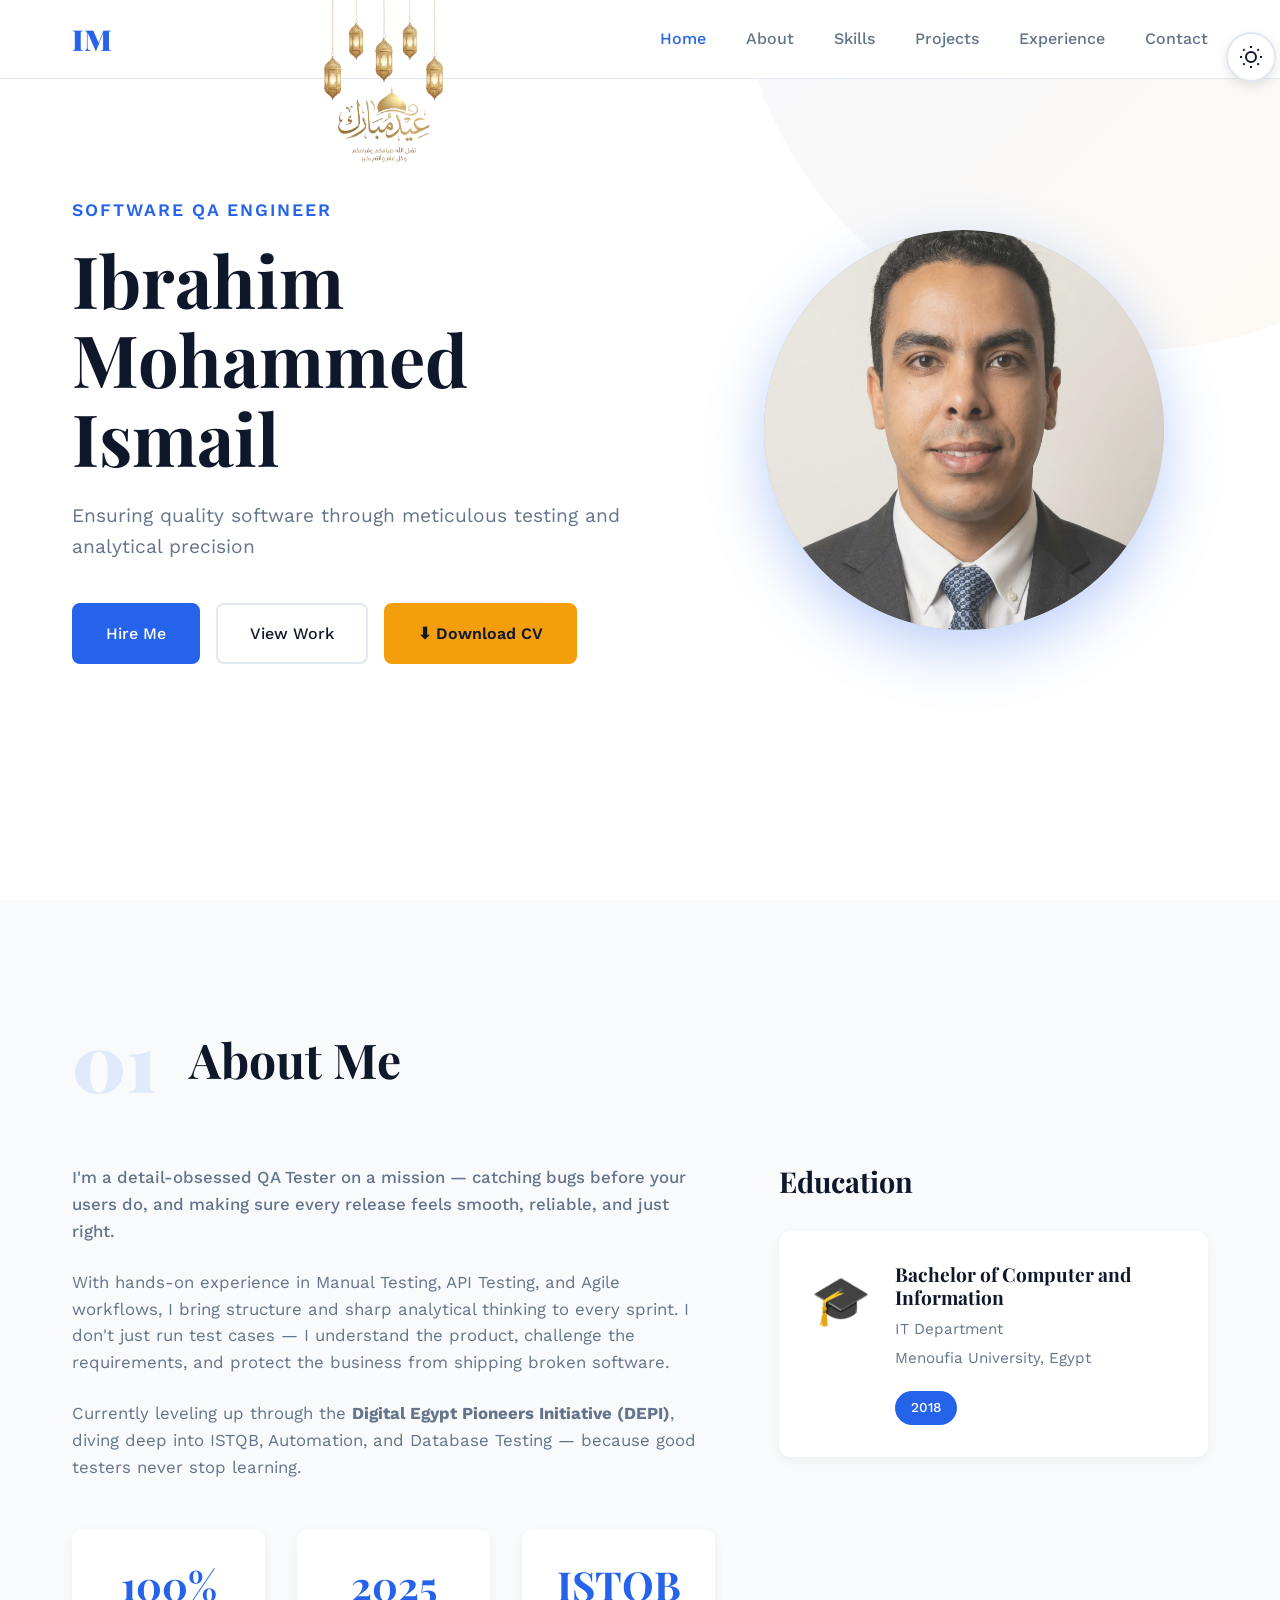
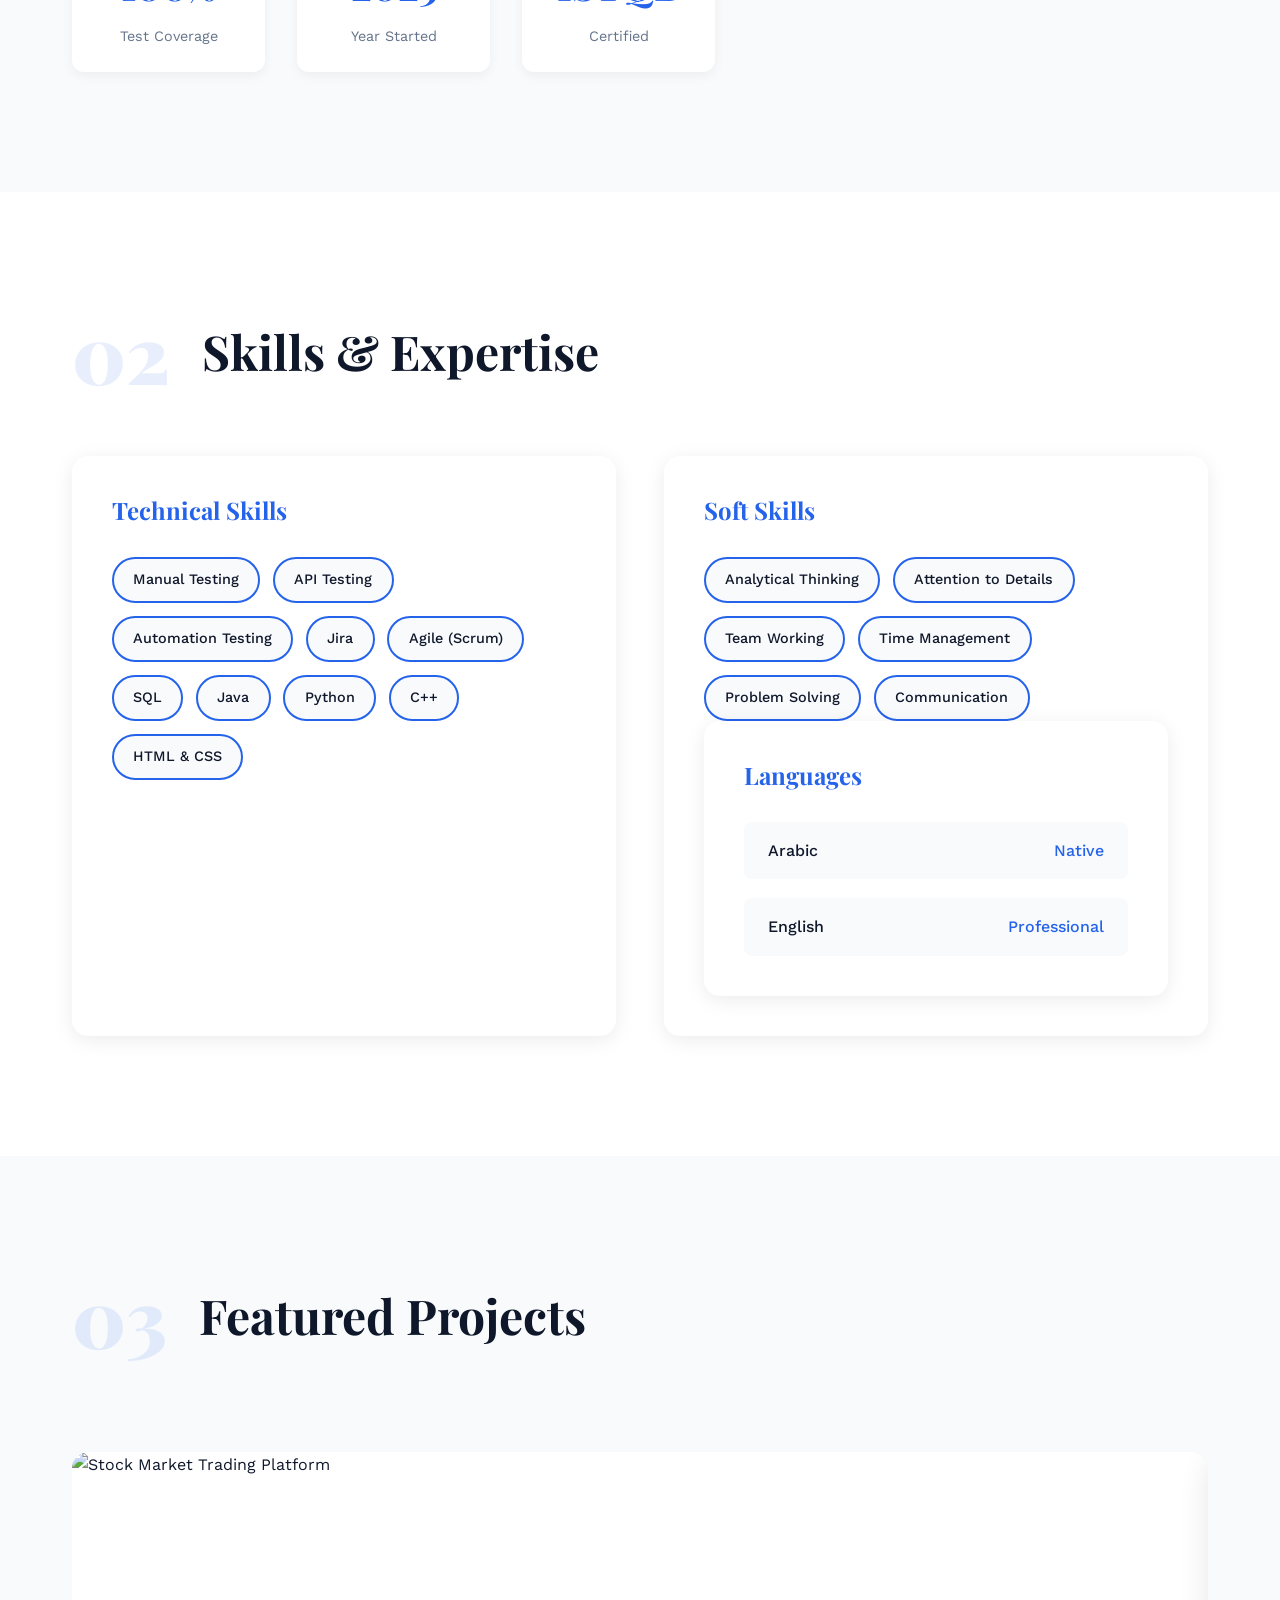
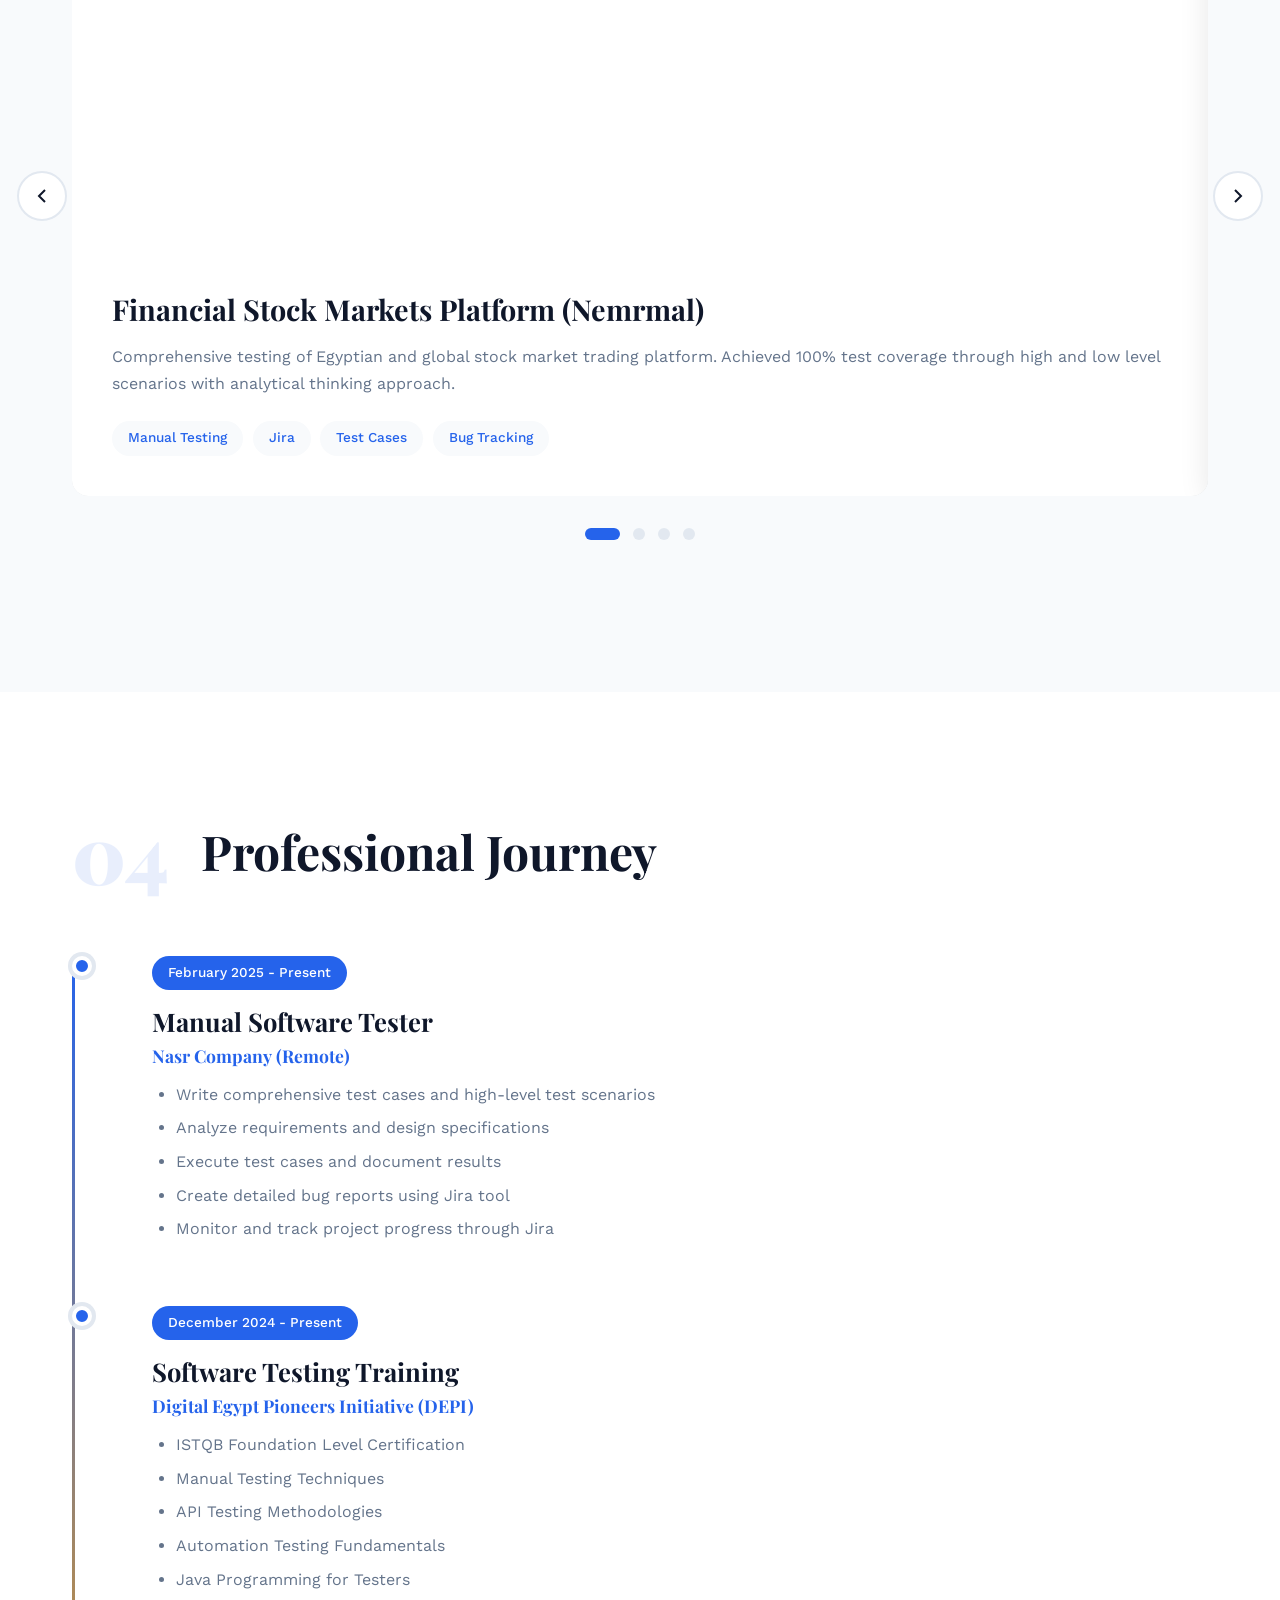
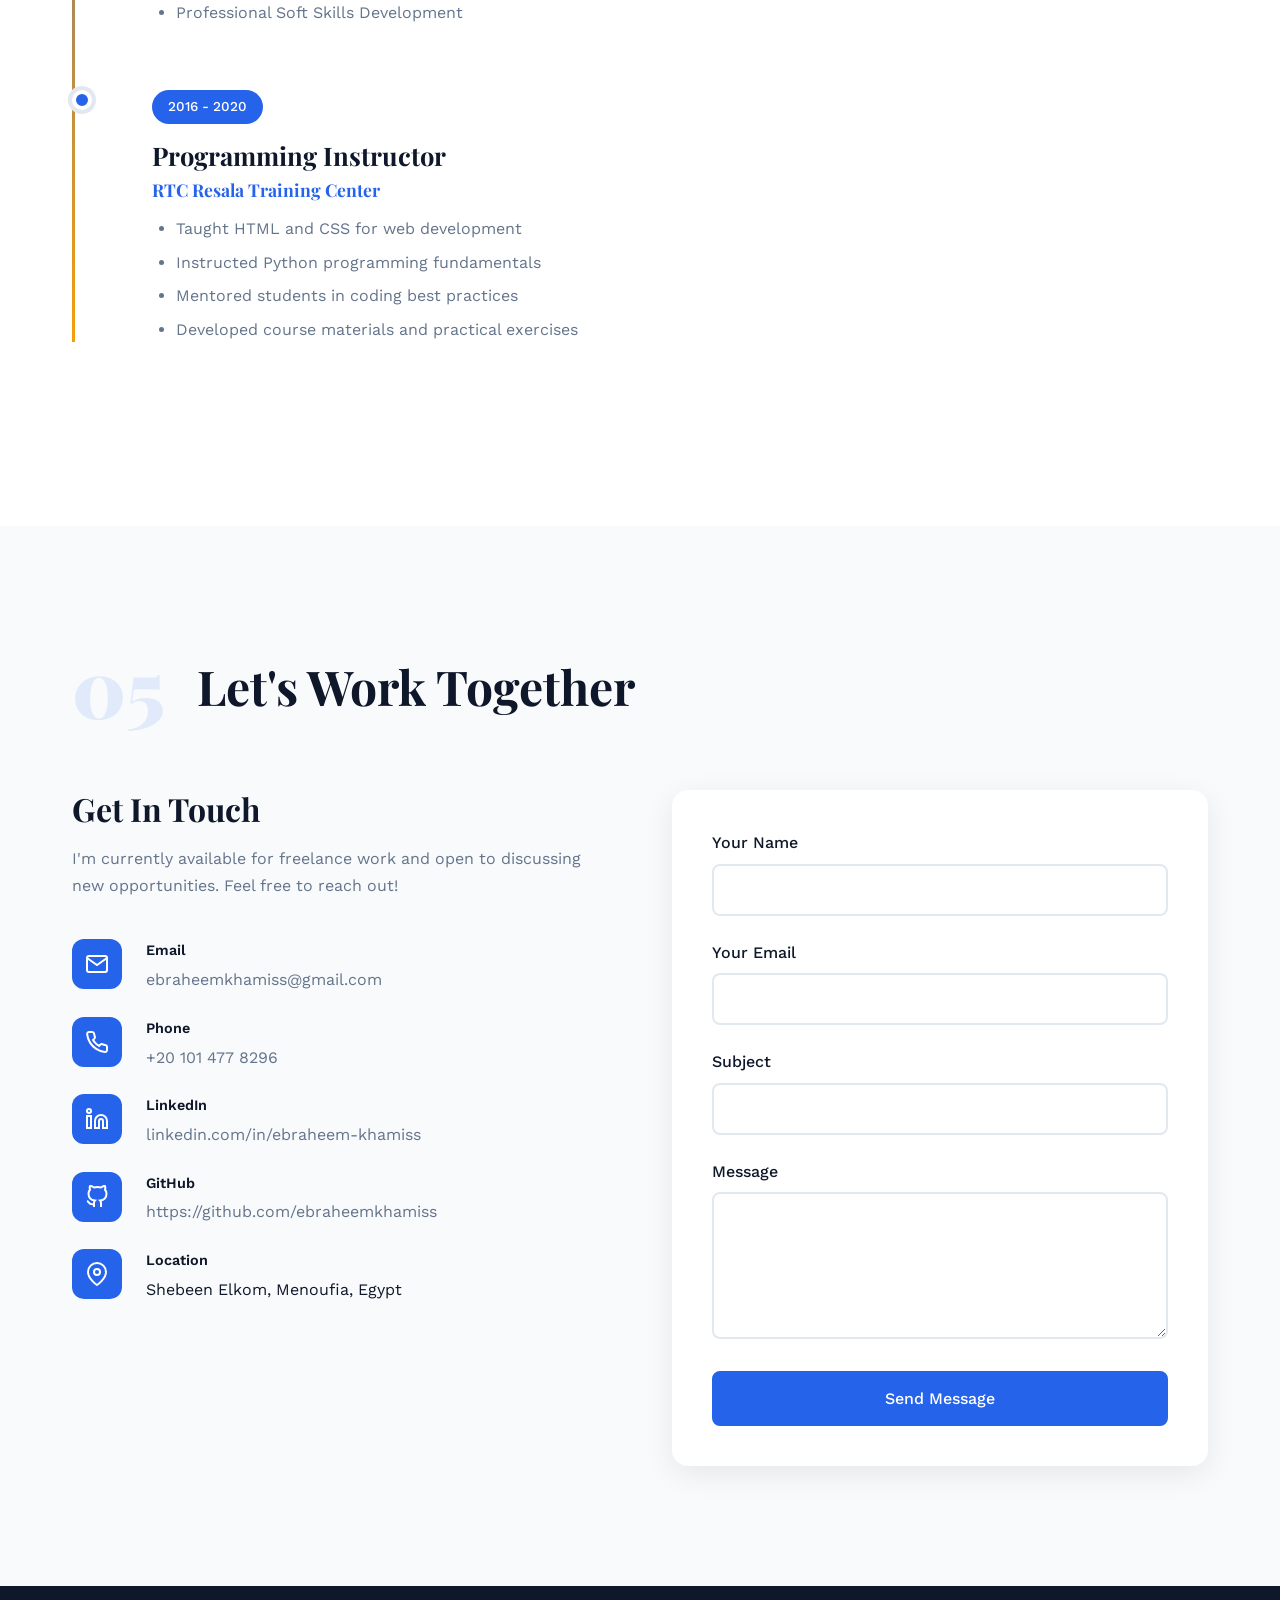
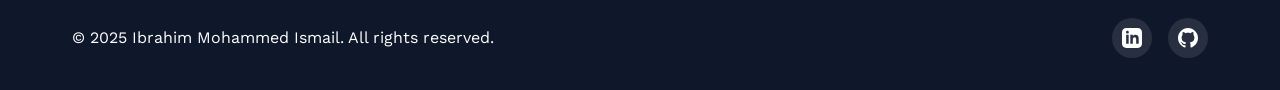
==== index.html @ 67310186 "Add files via upload" ====
<!DOCTYPE html>
<html lang="en">
<head>
    <meta charset="UTF-8">
    <meta name="viewport" content="width=device-width, initial-scale=1.0">
    <meta name="description" content="Ibrahim Mohammed Ismail - Software Quality Assurance Engineer specializing in Manual and API Testing">
    <title>Ibrahim Mohammed Ismail | QA Engineer Portfolio</title>
    <link rel="stylesheet" href="style.css">
    <link rel="preconnect" href="https://fonts.googleapis.com">
    <link rel="preconnect" href="https://fonts.gstatic.com" crossorigin>
    <link href="https://fonts.googleapis.com/css2?family=Playfair+Display:wght@700;900&family=Work+Sans:wght@300;400;500;600&display=swap" rel="stylesheet">
</head>
<body>
    <!-- Dark Mode Toggle -->
    <button class="theme-toggle" id="themeToggle" aria-label="Toggle dark mode">
        <svg class="sun-icon" width="24" height="24" viewBox="0 0 24 24" fill="none" stroke="currentColor" stroke-width="2">
            <circle cx="12" cy="12" r="5"></circle>
            <line x1="12" y1="1" x2="12" y2="3"></line>
            <line x1="12" y1="21" x2="12" y2="23"></line>
            <line x1="4.22" y1="4.22" x2="5.64" y2="5.64"></line>
            <line x1="18.36" y1="18.36" x2="19.78" y2="19.78"></line>
            <line x1="1" y1="12" x2="3" y2="12"></line>
            <line x1="21" y1="12" x2="23" y2="12"></line>
            <line x1="4.22" y1="19.78" x2="5.64" y2="18.36"></line>
            <line x1="18.36" y1="5.64" x2="19.78" y2="4.22"></line>
        </svg>
        <svg class="moon-icon" width="24" height="24" viewBox="0 0 24 24" fill="none" stroke="currentColor" stroke-width="2">
            <path d="M21 12.79A9 9 0 1 1 11.21 3 7 7 0 0 0 21 12.79z"></path>
        </svg>
    </button>

    <!-- Navigation -->
    <nav class="navbar" id="navbar">
        <div class="container">
            <div class="nav-brand">IM</div>

            <!-- Eid Hanging Image -->
            <div class="eid-hang-decor" aria-hidden="true">
                <img src="Eed.png" alt="Eid Mubarak" class="eid-hang-img">
            </div>

            <ul class="nav-menu" id="navMenu">
                <li><a href="#home" class="nav-link">Home</a></li>
                <li><a href="#about" class="nav-link">About</a></li>
                <li><a href="#skills" class="nav-link">Skills</a></li>
                <li><a href="#projects" class="nav-link">Projects</a></li>
                <li><a href="#experience" class="nav-link">Experience</a></li>
                <li><a href="#contact" class="nav-link">Contact</a></li>
            </ul>
            <div class="nav-toggle" id="navToggle">
                <span></span>
                <span></span>
                <span></span>
            </div>
        </div>
    </nav>

    <!-- Hero Section -->
    <section class="hero" id="home">
        <div class="container">
            <div class="hero-content">
                <div class="hero-text reveal-left">
                    <p class="hero-subtitle">Software QA Engineer</p>
                    <h1 class="hero-title">Ibrahim Mohammed<br>Ismail</h1>
                    <p class="hero-description">Ensuring quality software through meticulous testing and analytical precision</p>
                    <div class="hero-cta">
                        <a href="#contact" class="btn btn-primary">Hire Me</a>
                        <a href="#projects" class="btn btn-secondary">View Work</a>
                        <a href="Ibrahim_Mohammed_Ismail_CV_v2.pdf" download="My CV.pdf" target="_self" class="btn btn-cv">⬇ Download CV</a>
                    </div>
                </div>
                <div class="hero-image reveal-right">
                    <div class="image-placeholder" style="width:400px; height:400px; border-radius:50%; overflow:hidden; display:flex; align-items:center; justify-content:center; background: #ccc;">
                        <img src="1.png" alt="Ibrahim Mohammed" style="width:400px; height:400px; object-fit:cover; border-radius:50%; opacity:0.8;">
                    </div>
                </div>
            </div>
        </div>
        <div class="hero-decoration"></div>
    </section>

    <!-- About Section -->
    <section class="about" id="about">
        <div class="container">
            <div class="section-header reveal-up">
                <span class="section-number">01</span>
                <h2 class="section-title">About Me</h2>
            </div>
            <div class="about-content">
                <div class="about-text reveal-left">
                    <p class="about-highlight">I'm a detail-obsessed QA Tester on a mission — catching bugs before your users do, and making sure every release feels smooth, reliable, and just right.</p>
                    <p>With hands-on experience in Manual Testing, API Testing, and Agile workflows, I bring structure and sharp analytical thinking to every sprint. I don't just run test cases — I understand the product, challenge the requirements, and protect the business from shipping broken software.</p>
                    <p>Currently leveling up through the <strong>Digital Egypt Pioneers Initiative (DEPI)</strong>, diving deep into ISTQB, Automation, and Database Testing — because good testers never stop learning.</p>
                    <div class="about-stats">
                        <div class="stat-item">
                            <span class="stat-number">100%</span>
                            <span class="stat-label">Test Coverage</span>
                        </div>
                        <div class="stat-item">
                            <span class="stat-number">2025</span>
                            <span class="stat-label">Year Started</span>
                        </div>
                        <div class="stat-item">
                            <span class="stat-number">ISTQB</span>
                            <span class="stat-label">Certified</span>
                        </div>
                    </div>
                </div>
                <div class="about-education reveal-right">
                    <h3>Education</h3>
                    <div class="education-item">
                        <div class="education-icon">🎓</div>
                        <div class="education-details">
                            <h4>Bachelor of Computer and Information</h4>
                            <p>IT Department</p>
                            <p>Menoufia University, Egypt</p>
                            <span class="education-year">2018</span>
                        </div>
                    </div>
                </div>
            </div>
        </div>
    </section>

    <!-- Skills Section -->
    <section class="skills" id="skills">
        <div class="container">
            <div class="section-header reveal-up">
                <span class="section-number">02</span>
                <h2 class="section-title">Skills & Expertise</h2>
            </div>
            <div class="skills-grid">
                <div class="skill-category reveal-up">
                    <h3 class="skill-category-title">Technical Skills</h3>
                    <div class="skill-badges">
                        <span class="skill-badge">Manual Testing</span>
                        <span class="skill-badge">API Testing</span>
                        <span class="skill-badge">Automation Testing</span>
                        <span class="skill-badge">Jira</span>
                        <span class="skill-badge">Agile (Scrum)</span>
                        <span class="skill-badge">SQL</span>
                        <span class="skill-badge">Java</span>
                        <span class="skill-badge">Python</span>
                        <span class="skill-badge">C++</span>
                        <span class="skill-badge">HTML & CSS</span>
                    </div>
                </div>
                <div class="skill-category reveal-up">
                    <h3 class="skill-category-title">Soft Skills</h3>
                    <div class="skill-badges">
                        <span class="skill-badge">Analytical Thinking</span>
                        <span class="skill-badge">Attention to Details</span>
                        <span class="skill-badge">Team Working</span>
                        <span class="skill-badge">Time Management</span>
                        <span class="skill-badge">Problem Solving</span>
                        <span class="skill-badge">Communication</span>
                    </div>
                    <div class="skill-category reveal-up">
                        <h3 class="skill-category-title">Languages</h3>
                        <div class="language-list">
                            <div class="language-item">
                                <span class="language-name">Arabic</span>
                                <span class="language-level">Native</span>
                            </div>
                            <div class="language-item">
                                <span class="language-name">English</span>
                                <span class="language-level">Professional</span>
                            </div>
                        </div>
                    </div>
                </div>
            </div>
        </div>
    </section>

    <!-- Projects Section -->
    <section class="projects" id="projects">
        <div class="container">
            <div class="section-header reveal-up">
                <span class="section-number">03</span>
                <h2 class="section-title">Featured Projects</h2>
            </div>
            <div class="project-slider reveal-up">
                <div class="slider-container">
                    <div class="slider-track" id="sliderTrack">
                        <!-- Project 1 -->
                        <div class="project-card">
                            <div class="project-image">
                                <img src="https://images.unsplash.com/photo-1611974789855-9c2a0a7236a3?w=800&q=80" alt="Stock Market Trading Platform">
                                <div class="project-overlay">
                                    <div class="project-links">
                                        <a href="#" class="project-link-btn">Live Demo</a>
                                        <a href="#" class="project-link-btn">GitHub</a>
                                    </div>
                                </div>
                            </div>
                            <div class="project-content">
                                <h3 class="project-title">Financial Stock Markets Platform (Nemrmal)</h3>
                                <p class="project-description">Comprehensive testing of Egyptian and global stock market trading platform. Achieved 100% test coverage through high and low level scenarios with analytical thinking approach.</p>
                                <div class="project-tech">
                                    <span class="tech-tag">Manual Testing</span>
                                    <span class="tech-tag">Jira</span>
                                    <span class="tech-tag">Test Cases</span>
                                    <span class="tech-tag">Bug Tracking</span>
                                </div>
                            </div>
                        </div>
                        <!-- Project 2 -->
                        <div class="project-card">
                            <div class="project-image">
                                <img src="https://images.unsplash.com/photo-1551288049-bebda4e38f71?w=800&q=80" alt="API Testing Framework">
                                <div class="project-overlay">
                                    <div class="project-links">
                                        <a href="#" class="project-link-btn">Live Demo</a>
                                        <a href="#" class="project-link-btn">GitHub</a>
                                    </div>
                                </div>
                            </div>
                            <div class="project-content">
                                <h3 class="project-title">API Testing Automation Suite</h3>
                                <p class="project-description">Developed comprehensive API testing framework for REST services. Implemented automated test scripts with validation of response codes, data integrity, and performance metrics.</p>
                                <div class="project-tech">
                                    <span class="tech-tag">API Testing</span>
                                    <span class="tech-tag">Python</span>
                                    <span class="tech-tag">Automation</span>
                                    <span class="tech-tag">REST APIs</span>
                                </div>
                            </div>
                        </div>
                        <!-- Project 3 -->
                        <div class="project-card">
                            <div class="project-image">
                                <img src="https://images.unsplash.com/photo-1454165804606-c3d57bc86b40?w=800&q=80" alt="Agile Testing Project">
                                <div class="project-overlay">
                                    <div class="project-links">
                                        <a href="#" class="project-link-btn">Live Demo</a>
                                        <a href="#" class="project-link-btn">GitHub</a>
                                    </div>
                                </div>
                            </div>
                            <div class="project-content">
                                <h3 class="project-title">Agile Scrum Testing Implementation</h3>
                                <p class="project-description">Led QA efforts in Agile environment using Scrum methodology. Coordinated sprint planning, daily standups, and retrospectives while maintaining continuous testing cycles.</p>
                                <div class="project-tech">
                                    <span class="tech-tag">Agile</span>
                                    <span class="tech-tag">Scrum</span>
                                    <span class="tech-tag">Jira</span>
                                    <span class="tech-tag">Sprint Testing</span>
                                </div>
                            </div>
                        </div>
                        <!-- Project 4 -->
                        <div class="project-card">
                            <div class="project-image">
                                <img src="https://images.unsplash.com/photo-1516321318423-f06f85e504b3?w=800&q=80" alt="Database Testing">
                                <div class="project-overlay">
                                    <div class="project-links">
                                        <a href="#" class="project-link-btn">Live Demo</a>
                                        <a href="#" class="project-link-btn">GitHub</a>
                                    </div>
                                </div>
                            </div>
                            <div class="project-content">
                                <h3 class="project-title">Database Testing & Validation</h3>
                                <p class="project-description">Comprehensive database testing project using SQL queries to validate data integrity, relationships, and performance. Ensured data consistency across multiple tables and transactions.</p>
                                <div class="project-tech">
                                    <span class="tech-tag">SQL</span>
                                    <span class="tech-tag">Database Testing</span>
                                    <span class="tech-tag">Data Validation</span>
                                    <span class="tech-tag">Performance</span>
                                </div>
                            </div>
                        </div>
                    </div>
                </div>
                <button class="slider-btn slider-btn-prev" id="prevBtn">
                    <svg width="24" height="24" viewBox="0 0 24 24" fill="none" stroke="currentColor" stroke-width="2">
                        <polyline points="15 18 9 12 15 6"></polyline>
                    </svg>
                </button>
                <button class="slider-btn slider-btn-next" id="nextBtn">
                    <svg width="24" height="24" viewBox="0 0 24 24" fill="none" stroke="currentColor" stroke-width="2">
                        <polyline points="9 18 15 12 9 6"></polyline>
                    </svg>
                </button>
                <div class="slider-dots" id="sliderDots"></div>
            </div>
        </div>
    </section>

    <!-- Experience Section -->
    <section class="experience" id="experience">
        <div class="container">
            <div class="section-header reveal-up">
                <span class="section-number">04</span>
                <h2 class="section-title">Professional Journey</h2>
            </div>
            <div class="timeline">
                <div class="timeline-item reveal-left">
                    <div class="timeline-dot"></div>
                    <div class="timeline-content">
                        <span class="timeline-date">February 2025 - Present</span>
                        <h3 class="timeline-title">Manual Software Tester</h3>
                        <h4 class="timeline-company">Nasr Company (Remote)</h4>
                        <ul class="timeline-description">
                            <li>Write comprehensive test cases and high-level test scenarios</li>
                            <li>Analyze requirements and design specifications</li>
                            <li>Execute test cases and document results</li>
                            <li>Create detailed bug reports using Jira tool</li>
                            <li>Monitor and track project progress through Jira</li>
                        </ul>
                    </div>
                </div>
                <div class="timeline-item reveal-right">
                    <div class="timeline-dot"></div>
                    <div class="timeline-content">
                        <span class="timeline-date">December 2024 - Present</span>
                        <h3 class="timeline-title">Software Testing Training</h3>
                        <h4 class="timeline-company">Digital Egypt Pioneers Initiative (DEPI)</h4>
                        <ul class="timeline-description">
                            <li>ISTQB Foundation Level Certification</li>
                            <li>Manual Testing Techniques</li>
                            <li>API Testing Methodologies</li>
                            <li>Automation Testing Fundamentals</li>
                            <li>Java Programming for Testers</li>
                            <li>Professional Soft Skills Development</li>
                        </ul>
                    </div>
                </div>
                <div class="timeline-item reveal-left">
                    <div class="timeline-dot"></div>
                    <div class="timeline-content">
                        <span class="timeline-date">2016 - 2020</span>
                        <h3 class="timeline-title">Programming Instructor</h3>
                        <h4 class="timeline-company">RTC Resala Training Center</h4>
                        <ul class="timeline-description">
                            <li>Taught HTML and CSS for web development</li>
                            <li>Instructed Python programming fundamentals</li>
                            <li>Mentored students in coding best practices</li>
                            <li>Developed course materials and practical exercises</li>
                        </ul>
                    </div>
                </div>
            </div>
        </div>
    </section>

    <!-- Contact Section -->
    <section class="contact" id="contact">
        <div class="container">
            <div class="section-header reveal-up">
                <span class="section-number">05</span>
                <h2 class="section-title">Let's Work Together</h2>
            </div>
            <div class="contact-content">
                <div class="contact-info reveal-left">
                    <h3>Get In Touch</h3>
                    <p>I'm currently available for freelance work and open to discussing new opportunities. Feel free to reach out!</p>
                    <div class="contact-details">
                        <div class="contact-item">
                            <div class="contact-icon">
                                <svg width="24" height="24" viewBox="0 0 24 24" fill="none" stroke="currentColor" stroke-width="2">
                                    <path d="M4 4h16c1.1 0 2 .9 2 2v12c0 1.1-.9 2-2 2H4c-1.1 0-2-.9-2-2V6c0-1.1.9-2 2-2z"></path>
                                    <polyline points="22,6 12,13 2,6"></polyline>
                                </svg>
                            </div>
                            <div class="contact-text">
                                <span class="contact-label">Email</span>
                                <a href="mailto:ebraheemkhamiss@gmail.com">ebraheemkhamiss@gmail.com</a>
                            </div>
                        </div>
                        <div class="contact-item">
                            <div class="contact-icon">
                                <svg width="24" height="24" viewBox="0 0 24 24" fill="none" stroke="currentColor" stroke-width="2">
                                    <path d="M22 16.92v3a2 2 0 0 1-2.18 2 19.79 19.79 0 0 1-8.63-3.07 19.5 19.5 0 0 1-6-6 19.79 19.79 0 0 1-3.07-8.67A2 2 0 0 1 4.11 2h3a2 2 0 0 1 2 1.72 12.84 12.84 0 0 0 .7 2.81 2 2 0 0 1-.45 2.11L8.09 9.91a16 16 0 0 0 6 6l1.27-1.27a2 2 0 0 1 2.11-.45 12.84 12.84 0 0 0 2.81.7A2 2 0 0 1 22 16.92z"></path>
                                </svg>
                            </div>
                            <div class="contact-text">
                                <span class="contact-label">Phone</span>
                                <a href="tel:+201014778296">+20 101 477 8296</a>
                            </div>
                        </div>
                        <div class="contact-item">
                            <div class="contact-icon">
                                <svg width="24" height="24" viewBox="0 0 24 24" fill="none" stroke="currentColor" stroke-width="2">
                                    <path d="M16 8a6 6 0 0 1 6 6v7h-4v-7a2 2 0 0 0-2-2 2 2 0 0 0-2 2v7h-4v-7a6 6 0 0 1 6-6z"></path>
                                    <rect x="2" y="9" width="4" height="12"></rect>
                                    <circle cx="4" cy="4" r="2"></circle>
                                </svg>
                            </div>
                            <div class="contact-text">
                                <span class="contact-label">LinkedIn</span>
                                <a href="https://www.linkedin.com/in/ebraheem-khamiss" target="_blank" rel="noopener">linkedin.com/in/ebraheem-khamiss</a>
                            </div>
                        </div>
                        <div class="contact-item">
                            <div class="contact-icon">
                                <svg width="24" height="24" viewBox="0 0 24 24" fill="none" stroke="currentColor" stroke-width="2">
                                    <path d="M9 19c-5 1.5-5-2.5-7-3m14 6v-3.87a3.37 3.37 0 0 0-.94-2.61c3.14-.35 6.44-1.54 6.44-7A5.44 5.44 0 0 0 20 4.77 5.07 5.07 0 0 0 19.91 1S18.73.65 16 2.48a13.38 13.38 0 0 0-7 0C6.27.65 5.09 1 5.09 1A5.07 5.07 0 0 0 5 4.77a5.44 5.44 0 0 0-1.5 3.78c0 5.42 3.3 6.61 6.44 7A3.37 3.37 0 0 0 9 18.13V22"></path>
                                </svg>
                            </div>
                            <div class="contact-text">
                                <span class="contact-label">GitHub</span>
                                <a href="https://github.com/ebraheemkhamiss" target="_blank" rel="noopener">https://github.com/ebraheemkhamiss</a>
                            </div>
                        </div>
                        <div class="contact-item">
                            <div class="contact-icon">
                                <svg width="24" height="24" viewBox="0 0 24 24" fill="none" stroke="currentColor" stroke-width="2">
                                    <path d="M21 10c0 7-9 13-9 13s-9-6-9-13a9 9 0 0 1 18 0z"></path>
                                    <circle cx="12" cy="10" r="3"></circle>
                                </svg>
                            </div>
                            <div class="contact-text">
                                <span class="contact-label">Location</span>
                                <span>Shebeen Elkom, Menoufia, Egypt</span>
                            </div>
                        </div>
                    </div>
                </div>
                <form class="contact-form reveal-right" id="contactForm">
                    <div class="form-group">
                        <label for="name">Your Name</label>
                        <input type="text" id="name" name="name" required>
                    </div>
                    <div class="form-group">
                        <label for="email">Your Email</label>
                        <input type="email" id="email" name="email" required>
                    </div>
                    <div class="form-group">
                        <label for="subject">Subject</label>
                        <input type="text" id="subject" name="subject" required>
                    </div>
                    <div class="form-group">
                        <label for="message">Message</label>
                        <textarea id="message" name="message" rows="6" required></textarea>
                    </div>
                    <button type="submit" class="btn btn-primary">Send Message</button>
                </form>
            </div>
        </div>
    </section>

    <!-- Footer -->
    <footer class="footer">
        <div class="container">
            <div class="footer-content">
                <p>&copy; 2025 Ibrahim Mohammed Ismail. All rights reserved.</p>
                <div class="social-links">
                    <a href="https://www.linkedin.com/in/ebraheem-khamiss" target="_blank" rel="noopener" aria-label="LinkedIn">
                        <svg width="20" height="20" viewBox="0 0 24 24" fill="currentColor">
                            <path d="M19 0h-14c-2.761 0-5 2.239-5 5v14c0 2.761 2.239 5 5 5h14c2.762 0 5-2.239 5-5v-14c0-2.761-2.238-5-5-5zm-11 19h-3v-11h3v11zm-1.5-12.268c-.966 0-1.75-.79-1.75-1.764s.784-1.764 1.75-1.764 1.75.79 1.75 1.764-.783 1.764-1.75 1.764zm13.5 12.268h-3v-5.604c0-3.368-4-3.113-4 0v5.604h-3v-11h3v1.765c1.396-2.586 7-2.777 7 2.476v6.759z"/>
                        </svg>
                    </a>
                    <a href="https://github.com/ebraheemkhamiss" target="_blank" rel="noopener" aria-label="GitHub">
                        <svg width="20" height="20" viewBox="0 0 24 24" fill="currentColor">
                            <path d="M12 0c-6.626 0-12 5.373-12 12 0 5.302 3.438 9.8 8.207 11.387.599.111.793-.261.793-.577v-2.234c-3.338.726-4.033-1.416-4.033-1.416-.546-1.387-1.333-1.756-1.333-1.756-1.089-.745.083-.729.083-.729 1.205.084 1.839 1.237 1.839 1.237 1.07 1.834 2.807 1.304 3.492.997.107-.775.418-1.305.762-1.604-2.665-.305-5.467-1.334-5.467-5.931 0-1.311.469-2.381 1.236-3.221-.124-.303-.535-1.524.117-3.176 0 0 1.008-.322 3.301 1.23.957-.266 1.983-.399 3.003-.404 1.02.005 2.047.138 3.006.404 2.291-1.552 3.297-1.23 3.297-1.23.653 1.653.242 2.874.118 3.176.77.84 1.235 1.911 1.235 3.221 0 4.609-2.807 5.624-5.479 5.921.43.372.823 1.102.823 2.222v3.293c0 .319.192.694.801.576 4.765-1.589 8.199-6.086 8.199-11.386 0-6.627-5.373-12-12-12z"/>
                        </svg>
                    </a>
                </div>
            </div>
        </div>
    </footer>

    <script src="script.js"></script>
</body>
</html>
---- style.css ----
﻿/* ===================================
   CSS VARIABLES & RESET
   =================================== */

:root {
    --primary: #2563eb;
    --secondary: #1e293b;
    --accent: #f59e0b;
    --text-dark: #0f172a;
    --text-light: #64748b;
    --bg-light: #ffffff;
    --bg-gray: #f8fafc;
    --border-color: #e2e8f0;
    --font-display: 'Playfair Display', serif;
    --font-body: 'Work Sans', sans-serif;
    --section-padding: 120px;
    --container-width: 1200px;
    --transition: all 0.3s cubic-bezier(0.4, 0, 0.2, 1);
}

body.dark-theme {
    --primary: #3b82f6;
    --secondary: #f8fafc;
    --accent: #fbbf24;
    --text-dark: #f1f5f9;
    --text-light: #cbd5e1;
    --bg-light: #0f172a;
    --bg-gray: #1e293b;
    --border-color: #334155;
}

* { margin: 0; padding: 0; box-sizing: border-box; }
html { scroll-behavior: smooth; font-size: 16px; }
body { font-family: var(--font-body); color: var(--text-dark); background-color: var(--bg-light); line-height: 1.6; overflow-x: hidden; transition: background-color 0.3s ease, color 0.3s ease; }
h1, h2, h3, h4, h5, h6 { font-family: var(--font-display); font-weight: 700; line-height: 1.2; color: var(--text-dark); }
a { text-decoration: none; color: inherit; transition: var(--transition); }
ul { list-style: none; }
img { max-width: 100%; height: auto; display: block; }
.container { max-width: var(--container-width); margin: 0 auto; padding: 0 2rem; }
section { padding: var(--section-padding) 0; }

.btn { display: inline-block; padding: 1rem 2rem; font-family: var(--font-body); font-weight: 500; font-size: 1rem; border-radius: 8px; cursor: pointer; transition: var(--transition); border: 2px solid transparent; }
.btn-primary { background-color: var(--primary); color: white; border-color: var(--primary); }
.btn-primary:hover { background-color: transparent; color: var(--primary); transform: translateY(-2px); box-shadow: 0 10px 25px rgba(37, 99, 235, 0.2); }
.btn-secondary { background-color: transparent; color: var(--text-dark); border-color: var(--border-color); }
.btn-secondary:hover { background-color: var(--bg-gray); border-color: var(--primary); color: var(--primary); }
.btn-cv { background-color: var(--accent); color: #0f172a; border-color: var(--accent); font-weight: 600; }
.btn-cv:hover { background-color: transparent; color: var(--accent); border-color: var(--accent); transform: translateY(-2px); box-shadow: 0 10px 25px rgba(245, 158, 11, 0.25); }
body.dark-theme .btn-cv { background-color: var(--accent); color: #0f172a; border-color: var(--accent); }
body.dark-theme .btn-cv:hover { background-color: transparent; color: var(--accent); border-color: var(--accent); }

.theme-toggle { position: fixed; top: 2rem; right: .25rem; z-index: 1000; background-color: var(--bg-light); border: 2px solid var(--border-color); width: 50px; height: 50px; border-radius: 50%; display: flex; align-items: center; justify-content: center; cursor: pointer; transition: var(--transition); box-shadow: 0 4px 12px rgba(0, 0, 0, 0.1); }
.theme-toggle:hover { transform: rotate(180deg) scale(1.1); box-shadow: 0 8px 20px rgba(0, 0, 0, 0.15); }
.theme-toggle svg { width: 24px; height: 24px; color: var(--text-dark); }
.sun-icon { display: block; }
.moon-icon { display: none; }
body.dark-theme .sun-icon { display: none; }
body.dark-theme .moon-icon { display: block; }

.navbar { position: fixed; top: 0; left: 0; width: 100%; background-color: var(--bg-light); border-bottom: 1px solid var(--border-color); padding: 1rem 0; z-index: 999; transition: var(--transition); overflow: visible; }
.navbar.scrolled { box-shadow: 0 4px 20px rgba(0, 0, 0, 0.08); }
.navbar .container { display: flex; justify-content: space-between; align-items: center; position: relative; }
.nav-brand { font-family: var(--font-display); font-size: 1.8rem; font-weight: 900; color: var(--primary); position: relative; z-index: 2; }
.nav-menu { display: flex; gap: 2.5rem; align-items: center; position: relative; z-index: 2; }
.nav-link { font-weight: 500; color: var(--text-light); position: relative; padding: 0.5rem 0; }
.nav-link::after { content: ''; position: absolute; bottom: 0; left: 0; width: 0; height: 2px; background-color: var(--primary); transition: width 0.3s ease; }
.nav-link:hover { color: var(--primary); }
.nav-link:hover::after { width: 100%; }
.nav-toggle { display: none; flex-direction: column; gap: 5px; cursor: pointer; position: relative; z-index: 2; }
.nav-toggle span { width: 25px; height: 3px; background-color: var(--text-dark); transition: var(--transition); }

.hero { min-height: 100vh; display: flex; align-items: center; position: relative; padding-top: 80px; overflow: hidden; }
.hero-decoration { position: absolute; top: -50%; right: -20%; width: 800px; height: 800px; background: linear-gradient(135deg, var(--primary) 0%, var(--accent) 100%); opacity: 0.05; border-radius: 50%; z-index: -1; }
.hero-content { display: grid; grid-template-columns: 1.2fr 1fr; gap: 4rem; align-items: center; }
.hero-subtitle { color: var(--primary); font-weight: 600; font-size: 1.1rem; margin-bottom: 1rem; letter-spacing: 2px; text-transform: uppercase; }
.hero-title { font-size: 4.5rem; margin-bottom: 1.5rem; line-height: 1.1; }
.hero-description { font-size: 1.2rem; color: var(--text-light); margin-bottom: 2.5rem; max-width: 600px; }
.hero-cta { display: flex; gap: 1rem; }
.hero-image { display: flex; justify-content: center; align-items: center; }
.image-placeholder { width: 300px; height: 300px; border-radius: 50%; background: linear-gradient(135deg, var(--primary) 0%, var(--accent) 100%); display: flex; align-items: center; justify-content: center; box-shadow: 0 20px 60px rgba(37, 99, 235, 0.3); animation: float 6s ease-in-out infinite; }
.image-placeholder svg { color: white; }
@keyframes float { 0%, 100% { transform: translateY(0px); } 50% { transform: translateY(-20px); } }

.section-header { margin-bottom: 4rem; display: flex; align-items: center; gap: 2rem; }
.section-number { font-family: var(--font-display); font-size: 5rem; font-weight: 900; color: var(--primary); opacity: 0.1; line-height: 1; }
.section-title { font-size: 3rem; color: var(--text-dark); }

.about { background-color: var(--bg-gray); }
.about-content { display: grid; grid-template-columns: 1.5fr 1fr; gap: 4rem; }
.about-text p { margin-bottom: 1.5rem; color: var(--text-light); font-size: 1.05rem; }
.about-highlight { font-size: 1.3rem; color: var(--text-dark); font-weight: 500; line-height: 1.6; }
.about-stats { display: grid; grid-template-columns: repeat(3, 1fr); gap: 2rem; margin-top: 3rem; }
.stat-item { text-align: center; padding: 1.5rem; background-color: var(--bg-light); border-radius: 12px; box-shadow: 0 4px 12px rgba(0, 0, 0, 0.05); }
.stat-number { font-family: var(--font-display); font-size: 2.5rem; color: var(--primary); display: block; font-weight: 700; }
.stat-label { font-size: 0.9rem; color: var(--text-light); margin-top: 0.5rem; display: block; }
.about-education h3 { font-size: 1.8rem; margin-bottom: 2rem; }
.education-item { display: flex; gap: 1.5rem; padding: 2rem; background-color: var(--bg-light); border-radius: 12px; box-shadow: 0 4px 12px rgba(0, 0, 0, 0.05); }
.education-icon { font-size: 3rem; }
.education-details h4 { font-size: 1.2rem; margin-bottom: 0.5rem; }
.education-details p { color: var(--text-light); font-size: 0.95rem; margin-bottom: 0.3rem; }
.education-year { display: inline-block; margin-top: 1rem; padding: 0.4rem 1rem; background-color: var(--primary); color: white; border-radius: 20px; font-size: 0.85rem; font-weight: 500; }

.skills-grid { display: grid; grid-template-columns: repeat(auto-fit, minmax(350px, 1fr)); gap: 3rem; }
.skill-category { padding: 2.5rem; background-color: var(--bg-light); border-radius: 16px; box-shadow: 0 4px 20px rgba(0, 0, 0, 0.08); transition: var(--transition); }
.skill-category:hover { transform: translateY(-5px); box-shadow: 0 8px 30px rgba(0, 0, 0, 0.12); }
.skill-category-title { font-size: 1.5rem; margin-bottom: 2rem; color: var(--primary); }
.skill-badges { display: flex; flex-wrap: wrap; gap: 0.8rem; }
.skill-badge { padding: 0.6rem 1.2rem; background-color: var(--bg-gray); color: var(--text-dark); border-radius: 25px; font-size: 0.9rem; font-weight: 500; transition: var(--transition); border: 2px solid var(--primary); }
.skill-badge:hover { background-color: var(--primary); color: white; transform: translateY(-2px); }
.skill-progress-list { display: flex; flex-direction: column; gap: 1.5rem; }
.skill-progress-item { display: flex; flex-direction: column; gap: 0.5rem; }
.skill-progress-header { display: flex; justify-content: space-between; font-weight: 500; color: var(--text-dark); }
.skill-progress-bar { width: 100%; height: 8px; background-color: var(--bg-gray); border-radius: 10px; overflow: hidden; }
.skill-progress-fill { height: 100%; background: linear-gradient(90deg, var(--primary), var(--accent)); border-radius: 10px; transition: width 1s ease; }
.language-list { display: flex; flex-direction: column; gap: 1.2rem; }
.language-item { display: flex; justify-content: space-between; padding: 1rem 1.5rem; background-color: var(--bg-gray); border-radius: 8px; }
.language-name { font-weight: 500; color: var(--text-dark); }
.language-level { color: var(--primary); font-weight: 500; }

.projects { background-color: var(--bg-gray); }
.project-slider { position: relative; padding: 2rem 0; }
.slider-container { overflow: hidden; border-radius: 16px; }
.slider-track { display: flex; transition: transform 0.5s cubic-bezier(0.4, 0, 0.2, 1); }
.project-card { min-width: 100%; background-color: var(--bg-light); border-radius: 16px; overflow: hidden; box-shadow: 0 8px 30px rgba(0, 0, 0, 0.1); }
.project-image { position: relative; height: 400px; overflow: hidden; }
.project-image img { width: 100%; height: 100%; object-fit: cover; transition: transform 0.5s ease; }
.project-card:hover .project-image img { transform: scale(1.1); }
.project-overlay { position: absolute; top: 0; left: 0; width: 100%; height: 100%; background: linear-gradient(135deg, rgba(37, 99, 235, 0.9), rgba(245, 158, 11, 0.9)); display: flex; align-items: center; justify-content: center; opacity: 0; transition: opacity 0.3s ease; }
.project-card:hover .project-overlay { opacity: 1; }
.project-links { display: flex; gap: 1rem; }
.project-link-btn { padding: 0.8rem 1.5rem; background-color: white; color: var(--primary); border-radius: 8px; font-weight: 600; transition: var(--transition); }
.project-link-btn:hover { transform: translateY(-2px); box-shadow: 0 8px 20px rgba(0, 0, 0, 0.2); }
.project-content { padding: 2.5rem; }
.project-title { font-size: 1.8rem; margin-bottom: 1rem; color: var(--text-dark); }
.project-description { color: var(--text-light); line-height: 1.7; margin-bottom: 1.5rem; }
.project-tech { display: flex; flex-wrap: wrap; gap: 0.6rem; }
.tech-tag { padding: 0.4rem 1rem; background-color: var(--bg-gray); color: var(--primary); border-radius: 20px; font-size: 0.85rem; font-weight: 500; }
.slider-btn { position: absolute; top: 50%; transform: translateY(-50%); width: 50px; height: 50px; background-color: var(--bg-light); border: 2px solid var(--border-color); border-radius: 50%; display: flex; align-items: center; justify-content: center; cursor: pointer; transition: var(--transition); z-index: 10; }
.slider-btn:hover { background-color: var(--primary); border-color: var(--primary); }
.slider-btn:hover svg { color: white; }
.slider-btn svg { color: var(--text-dark); }
.slider-btn-prev { left: -55px; }
.slider-btn-next { right: -55px; }
.slider-dots { display: flex; justify-content: center; gap: 0.8rem; margin-top: 2rem; }
.slider-dot { width: 12px; height: 12px; border-radius: 50%; background-color: var(--border-color); cursor: pointer; transition: var(--transition); }
.slider-dot.active { background-color: var(--primary); width: 35px; border-radius: 6px; }

.timeline { position: relative; padding-left: 3rem; }
.timeline::before { content: ''; position: absolute; left: 0; top: 0; height: 100%; width: 3px; background: linear-gradient(180deg, var(--primary), var(--accent)); }
.timeline-item { position: relative; margin-bottom: 4rem; padding-left: 2rem; }
.timeline-dot { position: absolute; left: -3rem; top: 0; width: 20px; height: 20px; border-radius: 50%; background-color: var(--primary); border: 4px solid var(--bg-light); box-shadow: 0 0 0 4px var(--border-color); }
.timeline-date { display: inline-block; padding: 0.4rem 1rem; background-color: var(--primary); color: white; border-radius: 20px; font-size: 0.85rem; font-weight: 500; margin-bottom: 1rem; }
.timeline-title { font-size: 1.6rem; margin-bottom: 0.5rem; }
.timeline-company { color: var(--primary); font-size: 1.1rem; margin-bottom: 1rem; }
.timeline-description { list-style: disc; padding-left: 1.5rem; }
.timeline-description li { color: var(--text-light); margin-bottom: 0.5rem; line-height: 1.6; }

.contact { background-color: var(--bg-gray); }
.contact-content { display: grid; grid-template-columns: 1fr 1fr; gap: 4rem; }
.contact-info h3 { font-size: 2rem; margin-bottom: 1rem; }
.contact-info > p { color: var(--text-light); margin-bottom: 2.5rem; line-height: 1.7; }
.contact-details { display: flex; flex-direction: column; gap: 1.5rem; }
.contact-item { display: flex; gap: 1.5rem; align-items: flex-start; }
.contact-icon { width: 50px; height: 50px; background-color: var(--primary); border-radius: 12px; display: flex; align-items: center; justify-content: center; flex-shrink: 0; }
.contact-icon svg { color: white; }
.contact-text { display: flex; flex-direction: column; gap: 0.3rem; }
.contact-label { font-weight: 600; color: var(--text-dark); font-size: 0.9rem; }
.contact-text a { color: var(--text-light); transition: var(--transition); }
.contact-text a:hover { color: var(--primary); }
.contact-form { background-color: var(--bg-light); padding: 2.5rem; border-radius: 16px; box-shadow: 0 8px 30px rgba(0, 0, 0, 0.08); }
.form-group { margin-bottom: 1.5rem; }
.form-group label { display: block; margin-bottom: 0.5rem; font-weight: 500; color: var(--text-dark); }
.form-group input, .form-group textarea { width: 100%; padding: 0.9rem 1.2rem; border: 2px solid var(--border-color); border-radius: 8px; font-family: var(--font-body); font-size: 1rem; background-color: var(--bg-light); color: var(--text-dark); transition: var(--transition); }
.form-group input:focus, .form-group textarea:focus { outline: none; border-color: var(--primary); box-shadow: 0 0 0 3px rgba(37, 99, 235, 0.1); }
.form-group textarea { resize: vertical; min-height: 120px; }
.contact-form .btn { width: 100%; }

.footer { background-color: var(--text-dark); color: white; padding: 2rem 0; }
body.dark-theme .footer { background-color: #020617; }
.footer-content { display: flex; justify-content: space-between; align-items: center; }
.social-links { display: flex; gap: 1rem; }
.social-links a { width: 40px; height: 40px; background-color: rgba(255, 255, 255, 0.1); border-radius: 50%; display: flex; align-items: center; justify-content: center; transition: var(--transition); }
.social-links a:hover { background-color: var(--primary); transform: translateY(-3px); }

.reveal-left, .reveal-right, .reveal-up { opacity: 0; transition: all 0.8s ease; }
.reveal-left { transform: translateX(-50px); }
.reveal-right { transform: translateX(50px); }
.reveal-up { transform: translateY(50px); }
.reveal-left.active, .reveal-right.active, .reveal-up.active { opacity: 1; transform: translate(0, 0); }

@media (max-width: 1024px) {
    :root { --section-padding: 80px; }
    .hero-title { font-size: 3.5rem; }
    .section-title { font-size: 2.5rem; }
    .hero-content, .about-content, .contact-content { grid-template-columns: 1fr; gap: 3rem; }
    .slider-btn-prev { left: 10px; }
    .slider-btn-next { right: 10px; }
}

@media (max-width: 768px) {
    .nav-menu { position: fixed; top: 70px; left: -100%; width: 100%; height: calc(100vh - 70px); background-color: var(--bg-light); flex-direction: column; justify-content: flex-start; padding: 2rem; transition: left 0.3s ease; box-shadow: 0 4px 20px rgba(0, 0, 0, 0.1); }
    .nav-menu.active { left: 0; }
    .nav-toggle { display: flex; }
    .hero-title { font-size: 2.8rem; }
    .hero-description { font-size: 1rem; }
    .hero-cta { flex-direction: column; }
    .section-number { font-size: 3rem; }
    .section-title { font-size: 2rem; }
    .about-stats { grid-template-columns: 1fr; }
    .skills-grid { grid-template-columns: 1fr; }
    .project-image { height: 250px; }
    .timeline { padding-left: 2rem; }
    .timeline-dot { left: -2.5rem; }
    .footer-content { flex-direction: column; gap: 1.5rem; text-align: center; }
}

@media (max-width: 480px) {
    .container { padding: 0 1rem; }
    .hero-title { font-size: 2.2rem; }
    .theme-toggle { top: 1rem; right: 1rem; width: 45px; height: 45px; }
    .project-content { padding: 1.5rem; }
    .slider-btn { width: 40px; height: 40px; }
}

/* ============================================================
   RAMADAN KAREEM NAVBAR DECORATION
   ============================================================ */

.ramadan-nav-decor { position: absolute; left: calc(50% - 130px); transform: translateX(-50%); display: flex; align-items: flex-start; gap: 10px; z-index: 1; pointer-events: none; padding-bottom: 4px; }
.r-lantern { display: flex; flex-direction: column; align-items: center; transform-origin: top center; }
.r-lantern-left { animation: r-swing 4.5s ease-in-out infinite; }
.r-lantern-right { animation: r-swing 4.5s ease-in-out infinite; animation-delay: -2.25s; }
.r-chain-top { width: 2px; height: 6px; background: linear-gradient(180deg, #d97706, #f59e0b); border-radius: 1px; }
.r-lamp-wrapper { background: transparent; border-radius: 8px; padding: 2px; border: none; box-shadow: none; transition: box-shadow 0.3s ease; }
body.dark-theme .r-lamp-wrapper { background: transparent; border: none; box-shadow: none; }
.r-lamp-img { width: 44px; height: 62px; object-fit: contain; display: block; border-radius: 6px; }
.r-center { display: flex; flex-direction: column; align-items: center; gap: 1px; }
.r-stars-top { display: flex; align-items: center; gap: 5px; line-height: 1; }
.r-star { font-size: var(--sz, 9px); color: #f59e0b; animation: r-twinkle 2.2s ease-in-out infinite; animation-delay: var(--d, 0s); display: inline-block; line-height: 1; }
body.dark-theme .r-star { color: #fbbf24; }
.r-text { font-family: 'Playfair Display', serif; font-size: 1.2rem; font-weight: 900; letter-spacing: 2px; direction: rtl; white-space: nowrap; background: linear-gradient(135deg, #92400e 0%, #d97706 20%, #f59e0b 40%, #fbbf24 55%, #f59e0b 70%, #d97706 85%, #92400e 100%); background-size: 200% auto; -webkit-background-clip: text; -webkit-text-fill-color: transparent; background-clip: text; animation: r-shimmer 3s linear infinite, r-glow-text 3s ease-in-out infinite; }
body.dark-theme .r-text { background: linear-gradient(135deg, #b45309 0%, #f59e0b 20%, #fde68a 45%, #f59e0b 70%, #b45309 100%); background-size: 200% auto; -webkit-background-clip: text; background-clip: text; animation: r-shimmer 3s linear infinite, r-glow-text-dark 3s ease-in-out infinite; }
.r-hang-row { display: flex; align-items: flex-start; gap: 7px; }
.r-hang { display: flex; flex-direction: column; align-items: center; animation: r-sway 3.2s ease-in-out infinite; animation-delay: var(--hd, 0s); }
.r-hang-line { width: 1px; height: var(--hh, 12px); background: linear-gradient(180deg, rgba(245, 158, 11, 0.85), rgba(245, 158, 11, 0.15)); }
.r-hang-star { font-size: 7px; color: #f59e0b; animation: r-twinkle 2s ease-in-out infinite; animation-delay: var(--td, 0s); line-height: 1; }
body.dark-theme .r-hang-star { color: #fbbf24; }

@keyframes r-swing { 0% { transform: rotate(-9deg); } 50% { transform: rotate(9deg); } 100% { transform: rotate(-9deg); } }
@keyframes r-twinkle { 0%, 100% { opacity: 1; transform: scale(1); } 45% { opacity: 0.15; transform: scale(0.55); } 55% { opacity: 0.15; transform: scale(0.55); } }
@keyframes r-sway { 0%, 100% { transform: translateX(-2.5px); } 50% { transform: translateX(2.5px); } }
@keyframes r-shimmer { 0% { background-position: 200% center; } 100% { background-position: 0% center; } }
@keyframes r-glow-text { 0%, 100% { filter: drop-shadow(0 1px 2px rgba(245, 158, 11, 0.3)); } 50% { filter: drop-shadow(0 1px 8px rgba(245, 158, 11, 0.7)); } }
@keyframes r-glow-text-dark { 0%, 100% { filter: drop-shadow(0 0 4px rgba(251, 191, 36, 0.5)); } 50% { filter: drop-shadow(0 0 14px rgba(251, 191, 36, 1.0)); } }

@media (max-width: 900px) {
    .r-lamp-img { width: 34px; height: 48px; }
    .r-text { font-size: 1rem; letter-spacing: 1px; }
    .r-hang-row { gap: 5px; }
    .r-stars-top { gap: 4px; }
}

@media (max-width: 768px) {
    .ramadan-nav-decor { display: none; }
}

/* ============================================================
   TEEKHA CHARACTER
   ============================================================ */

.eid-video-decor { position: absolute; left: calc(50% - 330px); transform: translateX(-50%); z-index: 2; pointer-events: none; display: flex; align-items: flex-end; justify-content: center; top: 0%; }
.eid-video { width: 80px; height: 90px; object-fit: cover; border-radius: 8px; display: block; }

@media (max-width: 900px) {
    .eid-video { width: 60px; height: 70px; }
    .eid-video-decor { left: calc(50% - 180px); }
}

@media (max-width: 768px) {
    .eid-video-decor { display: none; }
}

/* ============================================================
   DARK MODE - LANGUAGE ITEM BORDER (السطر الجديد الوحيد)
   ============================================================ */

body.dark-theme .language-item {
    border: 2px solid white;
}

/* ============================================================
   EID HANGING IMAGE IN NAVBAR
   ============================================================ */

.eid-hang-decor {
    position: fixed;
    left: 30%;
    transform: translateX(-50%);
    top: 0;
    display: flex;
    align-items: flex-start;
    justify-content: center;
    z-index: 9999;
    pointer-events: none;
    animation: eid-fade-scroll linear;
    animation-timeline: scroll();
    animation-range: 0px 180px;
}

@keyframes eid-fade-scroll {
    0%   { opacity: 1; }
    100% { opacity: 0; pointer-events: none; }
}

.eid-hang-img {
    width: 150px;
    height: auto;
    object-fit: contain;
    border-radius: 0;
    border: none;
    background: transparent;
    mix-blend-mode: normal;
    animation: eid-swing 5s ease-in-out infinite;
    transform-origin: top center;
}

@keyframes eid-swing {
    0%, 100% { transform: rotate(-2deg); }
    50%       { transform: rotate(2deg); }
}

@media (max-width: 768px) {
    .eid-hang-decor { display: none; }
}
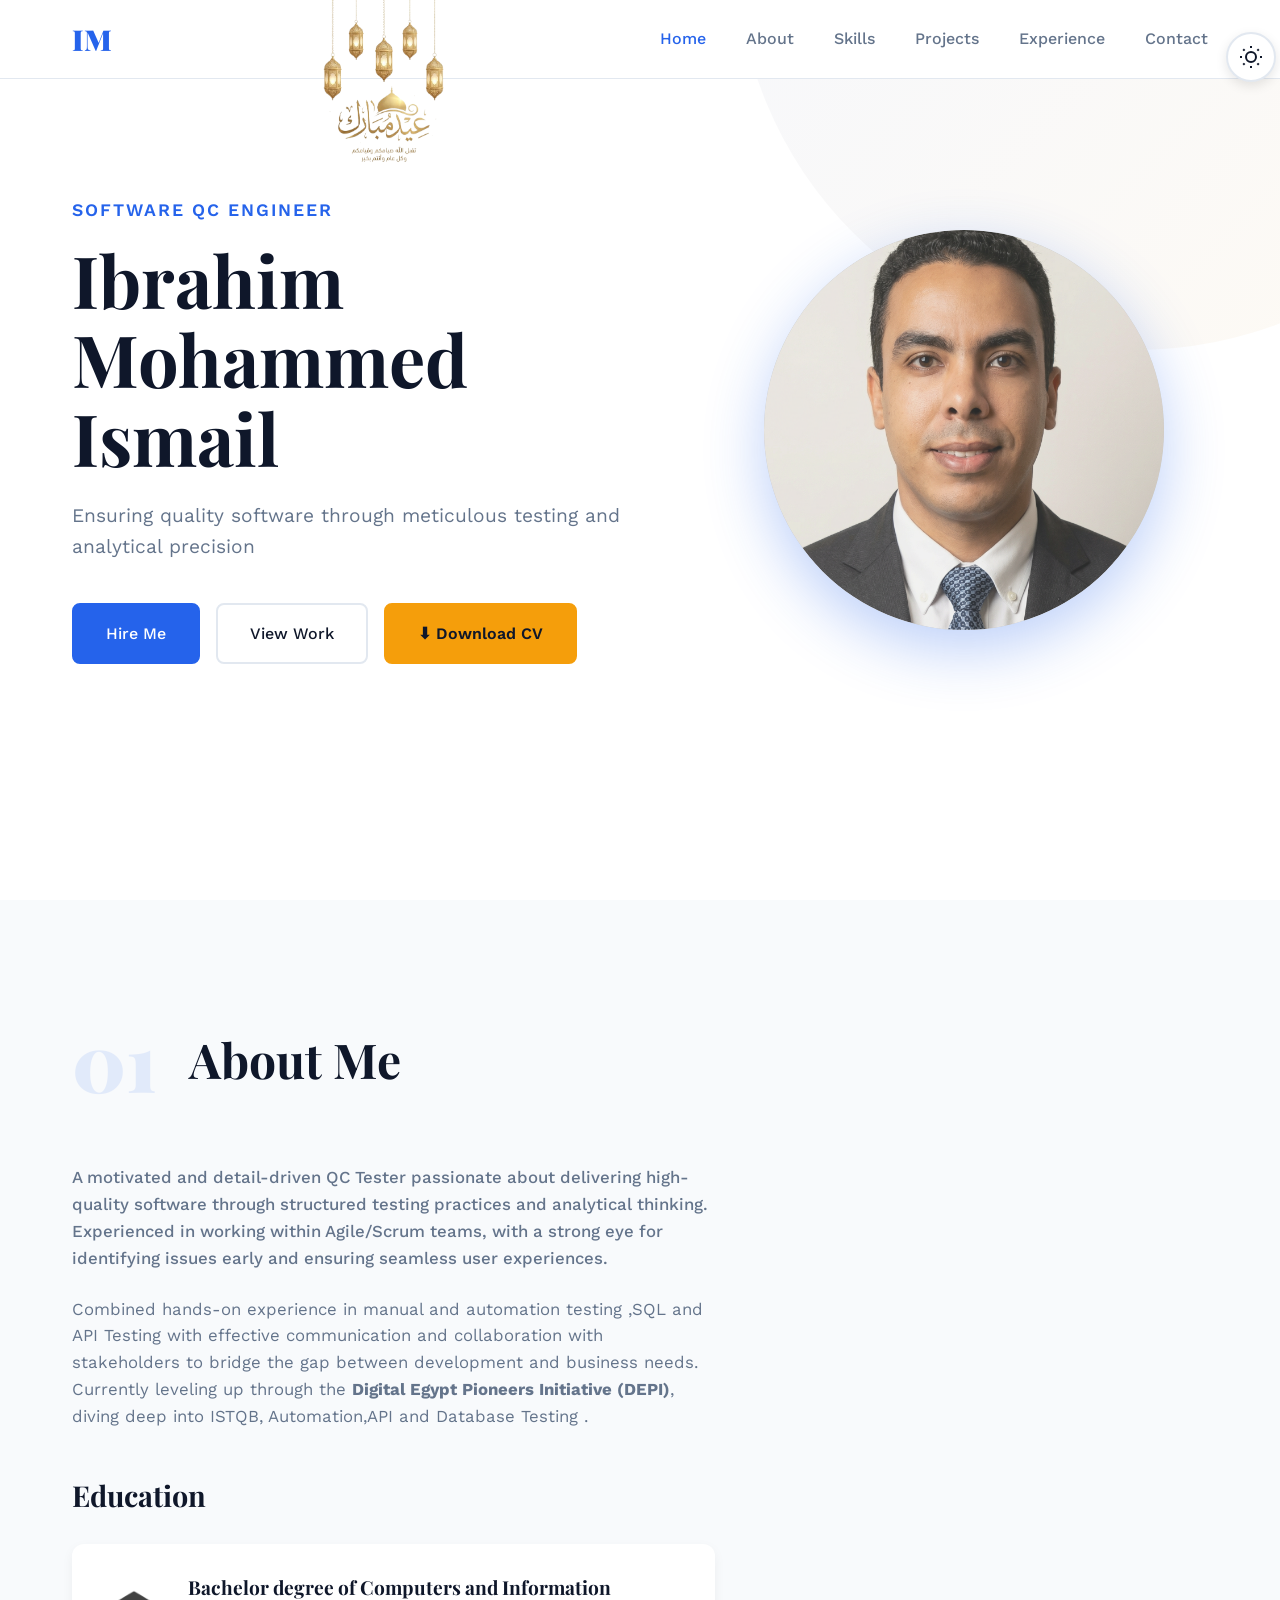
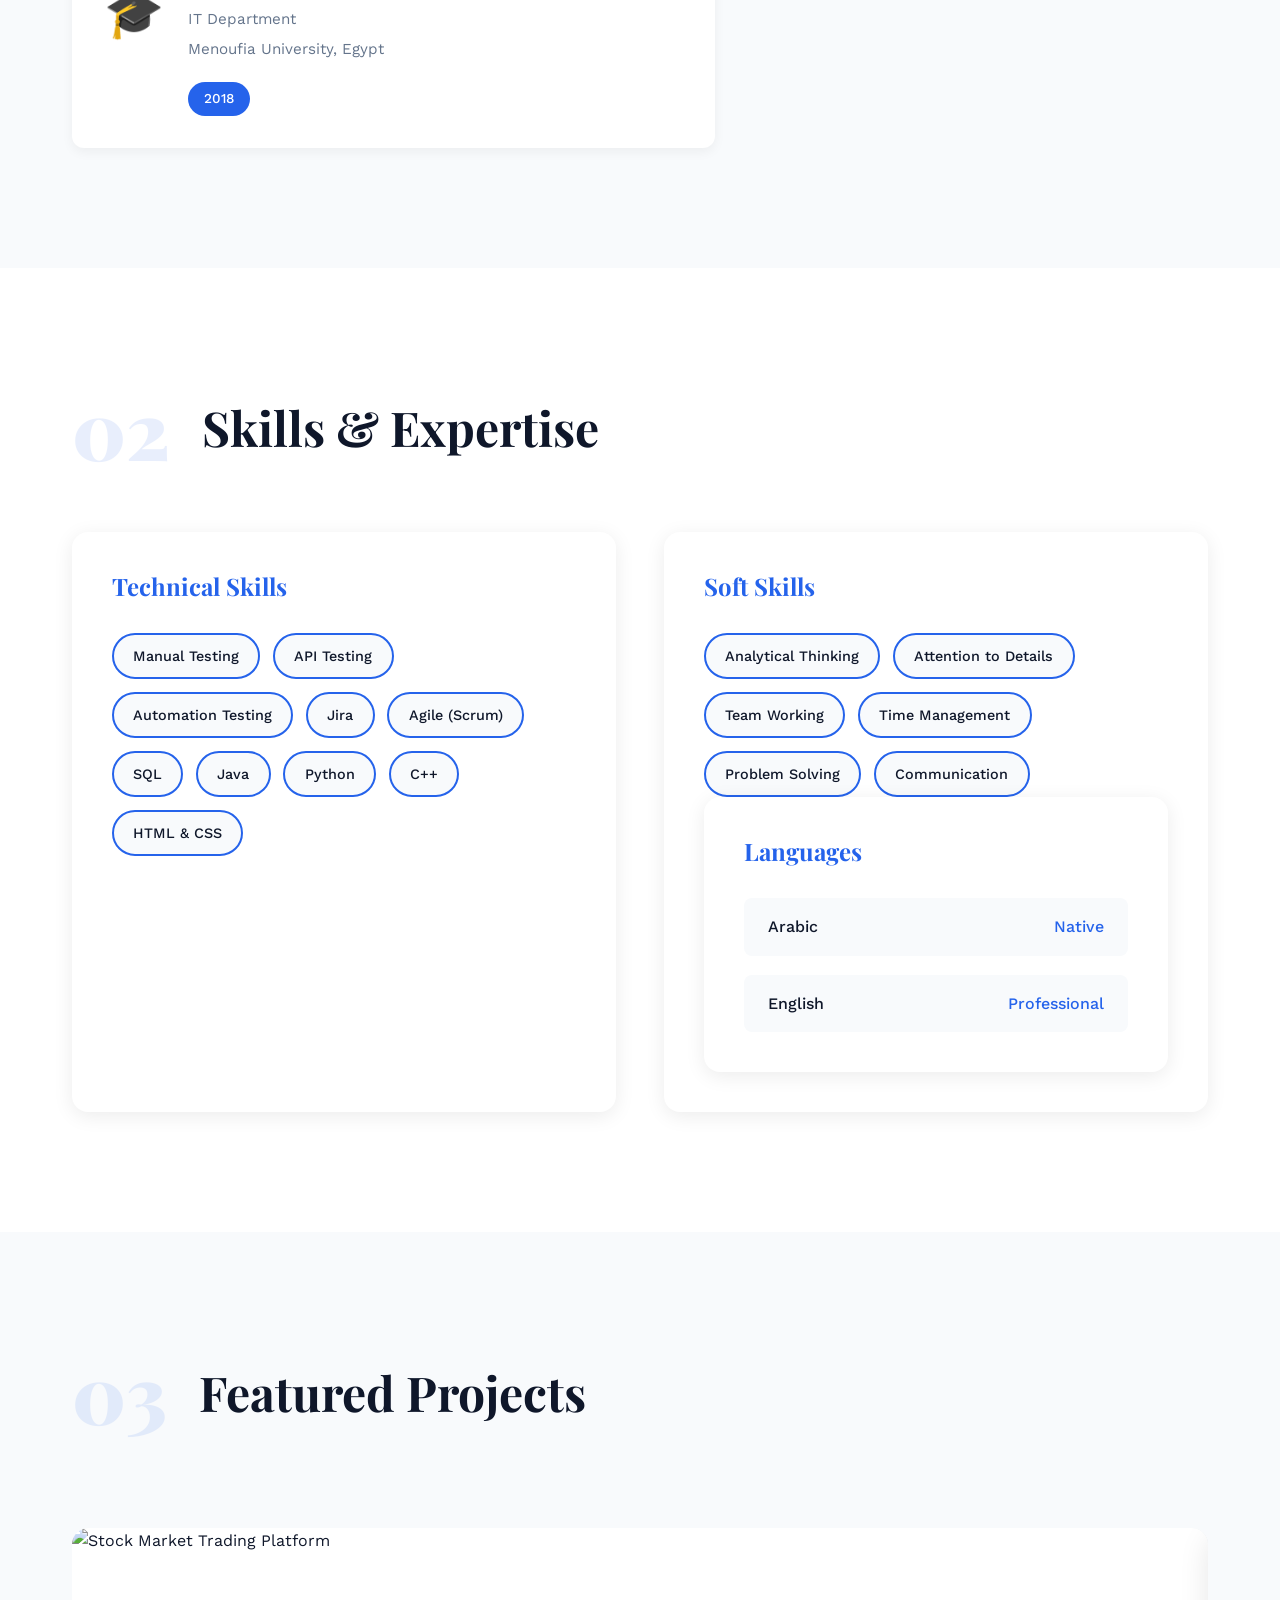
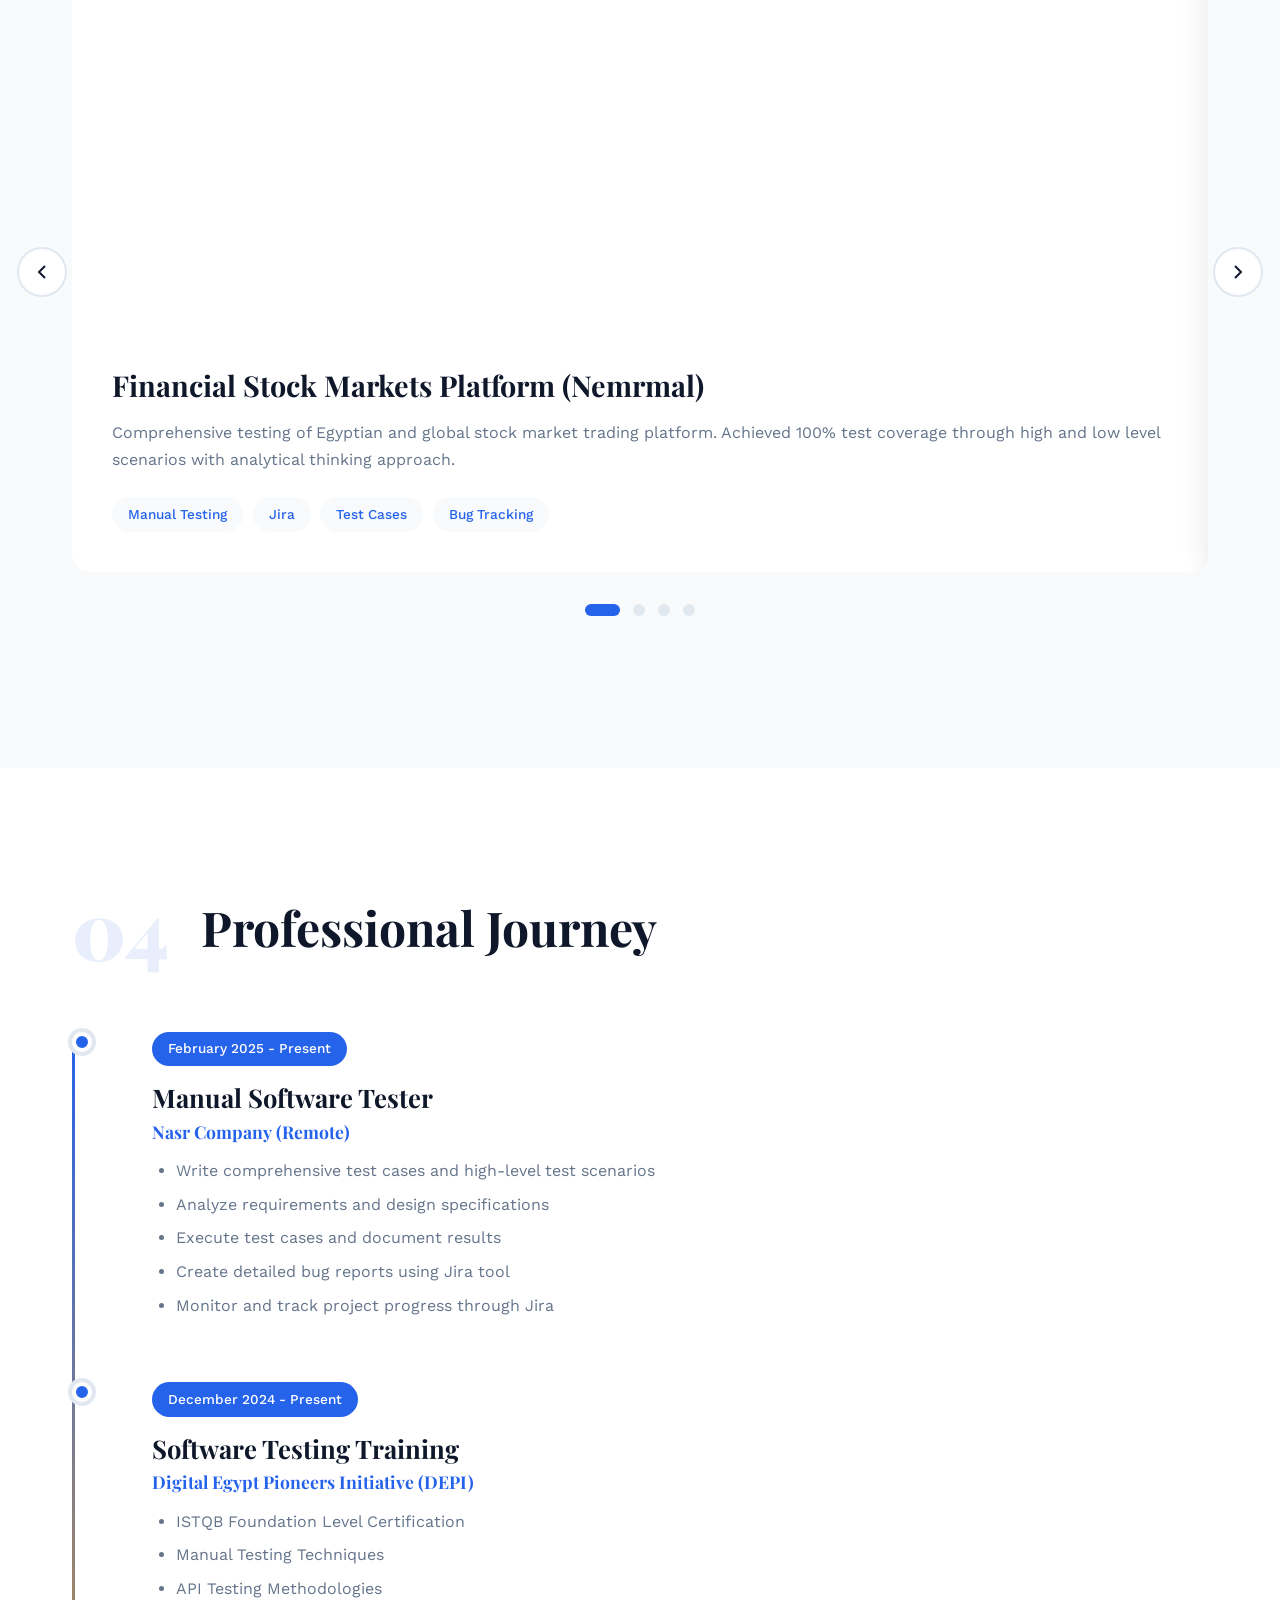
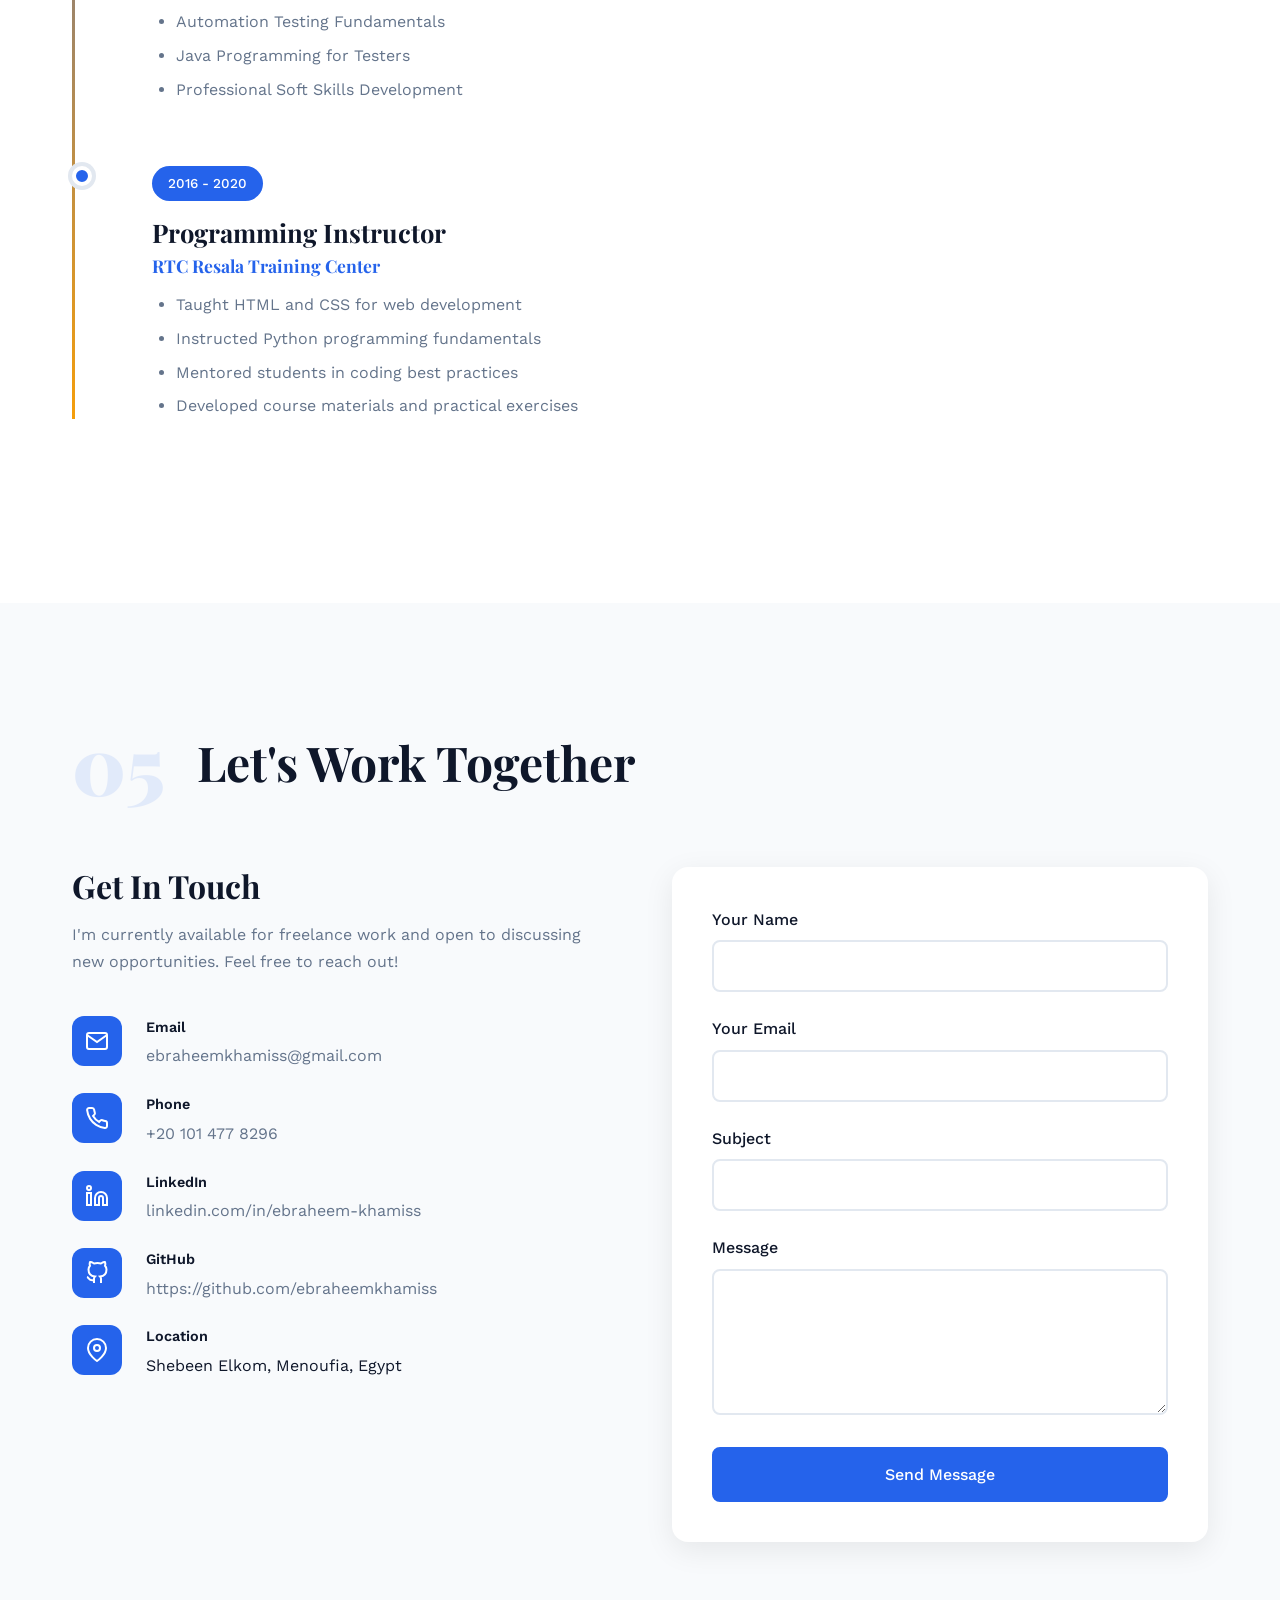
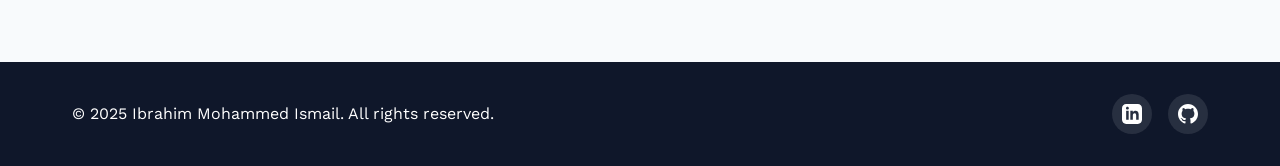
==== commit 530b3a46: "Add files via upload" ====
--- a/index.html
+++ b/index.html
@@ -1,10 +1,10 @@
-<!DOCTYPE html>
+﻿<!DOCTYPE html>
 <html lang="en">
 <head>
     <meta charset="UTF-8">
     <meta name="viewport" content="width=device-width, initial-scale=1.0">
-    <meta name="description" content="Ibrahim Mohammed Ismail - Software Quality Assurance Engineer specializing in Manual and API Testing">
-    <title>Ibrahim Mohammed Ismail | QA Engineer Portfolio</title>
+    <meta name="description" content="Ibrahim Mohammed Ismail - Software Quality Control Engineer specializing in Manual and Automation Testing">
+    <title>Ibrahim Mohammed Ismail | QC Engineer Portfolio</title>
     <link rel="stylesheet" href="style.css">
     <link rel="preconnect" href="https://fonts.googleapis.com">
     <link rel="preconnect" href="https://fonts.gstatic.com" crossorigin>
@@ -60,7 +60,7 @@
         <div class="container">
             <div class="hero-content">
                 <div class="hero-text reveal-left">
-                    <p class="hero-subtitle">Software QA Engineer</p>
+                    <p class="hero-subtitle">Software QC Engineer</p>
                     <h1 class="hero-title">Ibrahim Mohammed<br>Ismail</h1>
                     <p class="hero-description">Ensuring quality software through meticulous testing and analytical precision</p>
                     <div class="hero-cta">
@@ -88,30 +88,19 @@
             </div>
             <div class="about-content">
                 <div class="about-text reveal-left">
-                    <p class="about-highlight">I'm a detail-obsessed QA Tester on a mission — catching bugs before your users do, and making sure every release feels smooth, reliable, and just right.</p>
-                    <p>With hands-on experience in Manual Testing, API Testing, and Agile workflows, I bring structure and sharp analytical thinking to every sprint. I don't just run test cases — I understand the product, challenge the requirements, and protect the business from shipping broken software.</p>
-                    <p>Currently leveling up through the <strong>Digital Egypt Pioneers Initiative (DEPI)</strong>, diving deep into ISTQB, Automation, and Database Testing — because good testers never stop learning.</p>
+               <p class="about-highlight">A motivated and detail-driven QC Tester passionate about delivering high-quality software through structured testing practices and 
+analytical thinking.<br/>Experienced in working within Agile/Scrum teams, with a strong eye for identifying issues early and ensuring seamless user experiences.</p>
+                    <p>Combined hands-on experience in manual and automation testing ,SQL and API Testing with effective 
+communication and collaboration with stakeholders to bridge the gap between development and business needs.<br/>Currently leveling up through the <strong>Digital Egypt Pioneers Initiative (DEPI)</strong>, diving deep into ISTQB, Automation,API and Database Testing .</p>
                     <div class="about-stats">
-                        <div class="stat-item">
-                            <span class="stat-number">100%</span>
-                            <span class="stat-label">Test Coverage</span>
-                        </div>
-                        <div class="stat-item">
-                            <span class="stat-number">2025</span>
-                            <span class="stat-label">Year Started</span>
-                        </div>
-                        <div class="stat-item">
-                            <span class="stat-number">ISTQB</span>
-                            <span class="stat-label">Certified</span>
-                        </div>
-                    </div>
+          
                 </div>
                 <div class="about-education reveal-right">
                     <h3>Education</h3>
                     <div class="education-item">
                         <div class="education-icon">🎓</div>
                         <div class="education-details">
-                            <h4>Bachelor of Computer and Information</h4>
+                            <h4>Bachelor degree of Computers and Information</h4>
                             <p>IT Department</p>
                             <p>Menoufia University, Egypt</p>
                             <span class="education-year">2018</span>
@@ -289,6 +278,7 @@
     </section>
 
     <!-- Experience Section -->
+    <!-- Experience Section -->
     <section class="experience" id="experience">
         <div class="container">
             <div class="section-header reveal-up">
